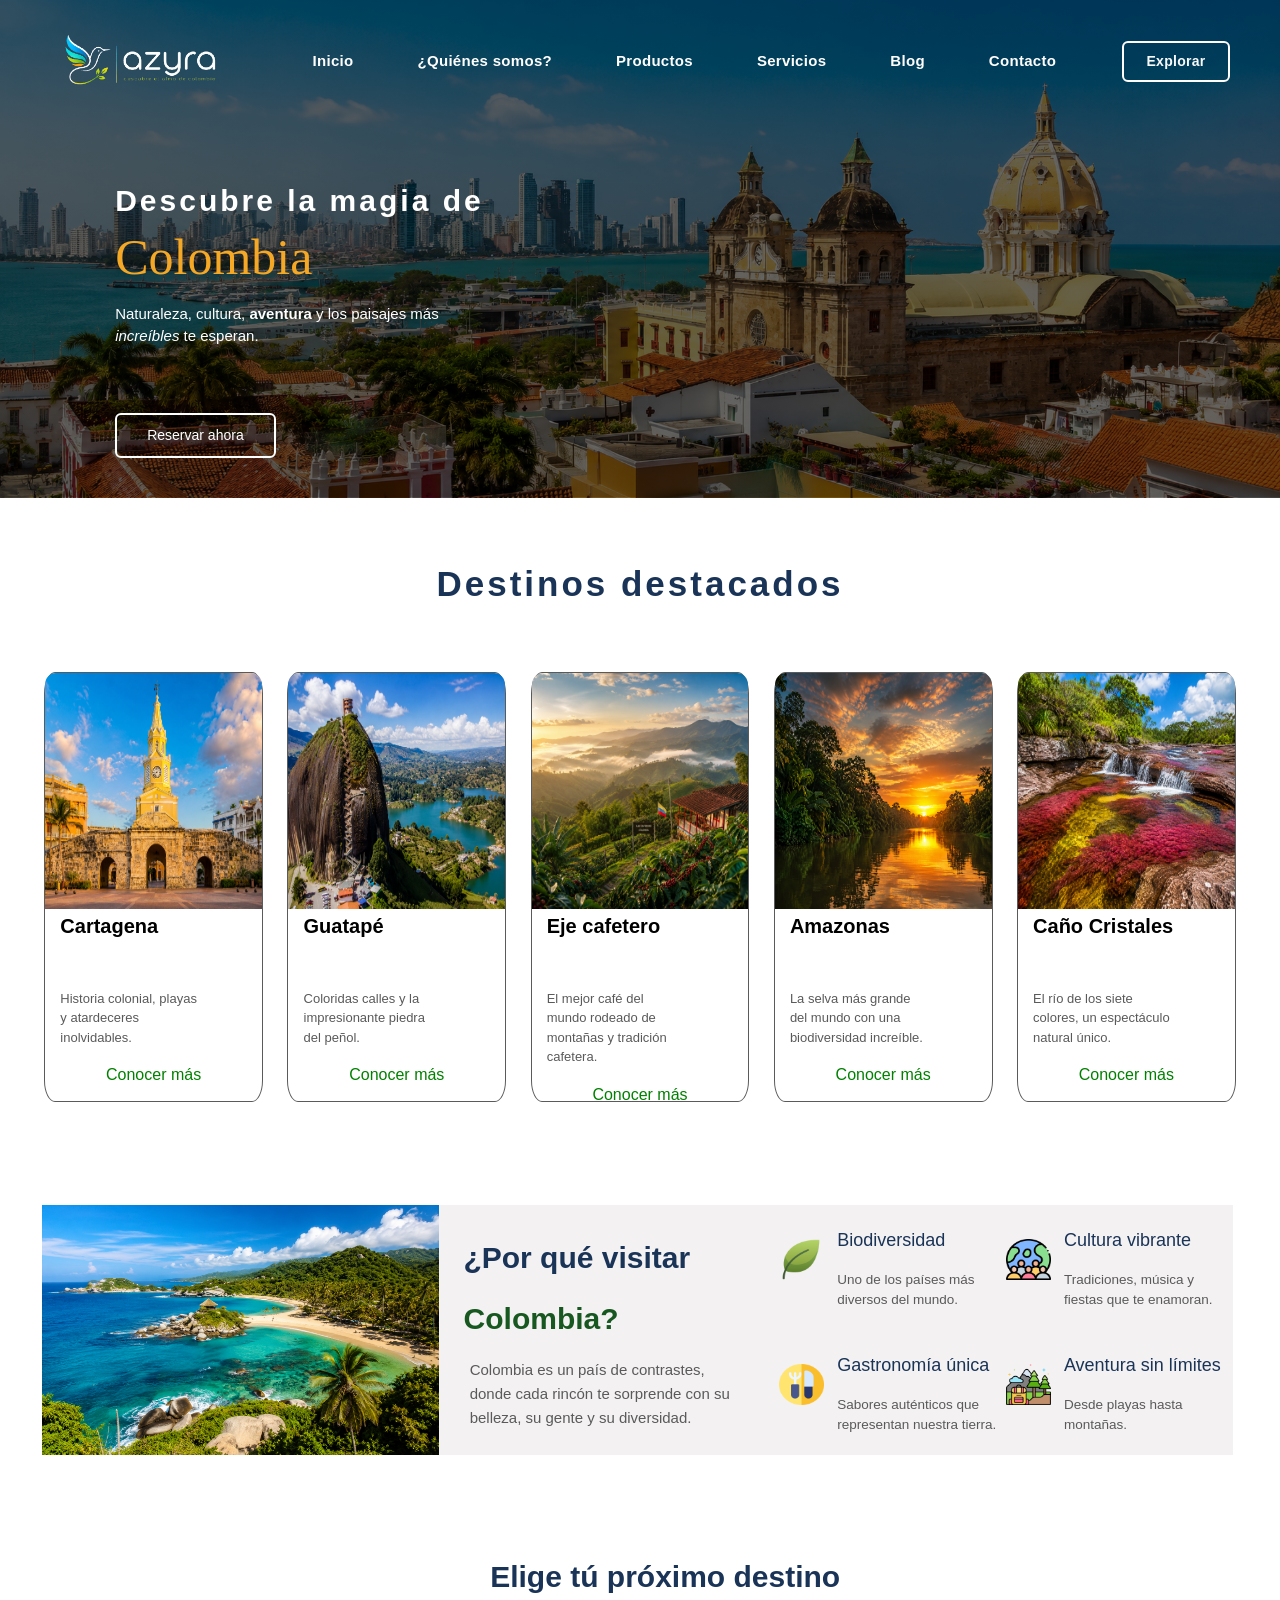
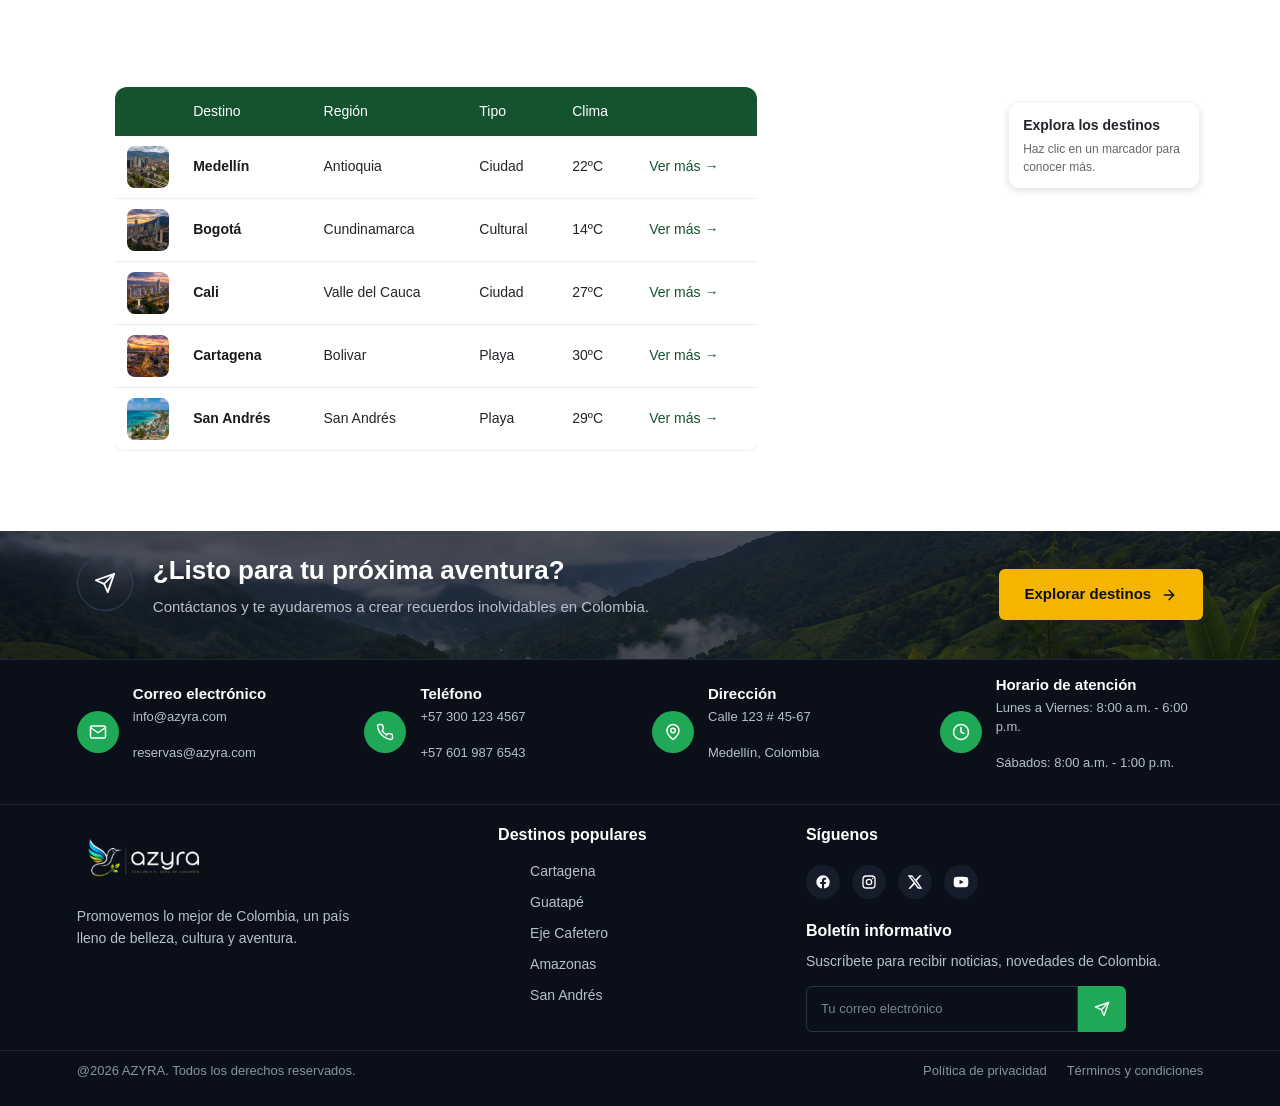
==== index.html @ 3529c14e "Primera version del sitio web" ====
<!DOCTYPE html>
<html lang="en">

<head>
    <meta charset="UTF-8">
    <meta name="viewport" content="width=device-width, initial-scale=1.0">
    <link rel="stylesheet" href="./css/estilos.css">
    <link href="https://cdn.jsdelivr.net/npm/bootstrap@5.3.8/dist/css/bootstrap.min.css" rel="stylesheet"
        integrity="sha384-sRIl4kxILFvY47J16cr9ZwB07vP4J8+LH7qKQnuqkuIAvNWLzeN8tE5YBujZqJLB" crossorigin="anonymous">
    <script src="https://cdn.jsdelivr.net/npm/bootstrap@5.3.8/dist/js/bootstrap.bundle.min.js"
        integrity="sha384-FKyoEForCGlyvwx9Hj09JcYn3nv7wiPVlz7YYwJrWVcXK/BmnVDxM+D2scQbITxI"
        crossorigin="anonymous"></script>
    <title>Document</title>
</head>

<body>
     <body>
     <section class="primera_parte">
        <header>
        <h1 style="position:absolute;width:1px;height:1px;overflow:hidden;clip:rect(0,0,0,0);white-space:nowrap;">Azyra Travel - Inicio</h1>
        <nav class="navbar navbar-expand-lg">
            <div class="container-fluid">
                <a class="navbar-brand" href="./index.html">
                    <img src="./img/nav/logo.png" alt="Logo de la página">
                </a>
                <button class="navbar-toggler" type="button" data-bs-toggle="collapse"
                    data-bs-target="#navbarNav" aria-controls="navbarNav"
                    aria-expanded="false" aria-label="Toggle navigation">
                    <span class="navbar-toggler-icon"></span>
                </button>
                <div class="collapse navbar-collapse" id="navbarNav">
                    <ul class="navbar-nav mx-auto">
                        <li class="nav-item"><a class="nav-link" href="./index.html">Inicio</a></li>
                        <li class="nav-item"><a class="nav-link" href="./quienessomos.html">¿Quiénes somos?</a></li>
                        <li class="nav-item"><a class="nav-link" href="./productos.html">Productos</a></li>
                        <li class="nav-item"><a class="nav-link" href="./servicios.html">Servicios</a></li>
                        <li class="nav-item"><a class="nav-link" href="./blog.html">Blog</a></li>
                        <li class="nav-item"><a class="nav-link" href="./contacto.html">Contacto</a></li>
                    </ul>
                    <button class="btn btn-outline-light ms-lg-3">Explorar</button>
                </div>
            </div>
        </nav>
        <section class="inicio">
            <p class="primera">Descubre la magia de </p>
            <p class="segunda">Colombia</p>
            <p class="tercera">Naturaleza, cultura, <strong>aventura</strong> y los paisajes más <br> <em>increíbles</em> te esperan.</p><br>
            <div class="botones">
                <button>Reservar ahora</button>
            </div>
        </section>
        </header>
    </section>
 
    <main>
    <section class="destinos">
        <p class="titulo">Destinos destacados</p>
        <div class="cartas">
            <div class="carta">
                <img src="./img/destinos/cartagena.png" alt="imagen de cartagena">
                <p class="subtitulo">Cartagena</p><br>
                <p class="descripcion">Historia colonial, playas y atardeceres inolvidables.</p>
                <button>
                    <p> Conocer más </p>
                </button>
            </div>
 
            <div class="carta">
                <img src="./img/destinos/peñol.png" alt="imagen de guatapé">
                <p class="subtitulo">Guatapé</p><br>
                <p class="descripcion">Coloridas calles y la impresionante piedra del peñol.</p>
                <button>
                    <p> Conocer más </p>
                </button>
            </div>
 
            <div class="carta">
                <img src="./img/destinos/cafetero.png" alt="imagen de eje cafetero">
                <p class="subtitulo">Eje cafetero</p><br>
                <p class="descripcion">El mejor café del mundo rodeado de montañas y tradición cafetera.</p>
                <button>
                    <p> Conocer más </p>
                </button>
            </div>
 
            <div class="carta">
                <img src="./img/destinos/amazonas.png" alt="imagen de amazonas">
                <p class="subtitulo">Amazonas</p><br>
                <p class="descripcion">La selva más grande del mundo con una biodiversidad increíble.</p>
                <button>
                    <p> Conocer más </p>
                </button>
            </div>
 
            <div class="carta">
                <img src="./img/destinos/caño.png" alt="imagen de caño cristales">
                <p class="subtitulo">Caño Cristales</p><br>
                <p class="descripcion">El río de los siete colores, un espectáculo natural único.</p>
                <button>
                    <p> Conocer más </p>
                </button>
            </div>
        </div>
 
    </section>
 
    <section class="visitarColombia">
        <img src="./img/visitarC/imagen.png" alt="imagen de visitar colombia">
        <div class="introduccion">
            <p class="titulo">¿Por qué visitar</p>
            <p class="titulo2">Colombia?</p>
            <p class="descripcion">Colombia es un país de contrastes, donde cada
                rincón te sorprende con su belleza, su gente y su diversidad.</p>
        </div>
        <div class="items1">
            <div class="item">
                <img src="./img/visitarC/hoja.png" alt="imagen de biodiversidad">
                <div class="texto">
                    <p class="subtitulo">Biodiversidad</p>
                    <p class="descrip">Uno de los países más diversos del mundo.</p>
                </div>
            </div>
 
            <div class="item">
                <img src="./img/visitarC/gastronomia.png" alt="imagen de gastronomia">
                <div class="texto">
                    <p class="subtitulo">Gastronomía única</p>
                    <p class="descrip">Sabores auténticos que representan nuestra tierra.</p>
                </div>
            </div>
        </div>
 
        <div class="items2">
            <div class="item">
                <img src="./img/visitarC/superpoblacion.png" alt="imagen de cultura">
                <div class="texto">
                    <p class="subtitulo">Cultura vibrante</p>
                    <p class="descrip">Tradiciones, música y fiestas que te enamoran.</p>
                </div>
            </div>
 
            <div class="item">
                <img src="./img/visitarC/aventuras.png" alt="imagen de aventura">
                <div class="texto">
                    <p class="subtitulo">Aventura sin límites</p>
                    <p class="descrip">Desde playas hasta montañas.</p>
                </div>
            </div>
        </div>
    </section>
 
 
    <section class="elegirDestino">
        <div class="arriba">
            <p class="letrauno">Elige tú próximo destino</p>
        </div>
        <div class="parte_baja">
            <div class="lado_uno">
                <div class="table-responsive">
                <table>
                    <tr>
                        <th></th>
                        <th>Destino</th>
                        <th>Región</th>
                        <th>Tipo</th>
                        <th>Clima</th>
                        <th></th>
                    </tr>
                    <tr>
                        <td><img src="./img/elegirdestino/medellin.png" alt=""></td>
                        <td>Medellín</td>
                        <td>Antioquia</td>
                        <td>Ciudad</td>
                        <td>22ºC</td>
                        <td>Ver más</td>
                    </tr>
                    <tr>
                        <td><img src="./img/elegirdestino/bogota.png" alt=""></td>
                        <td>Bogotá</td>
                        <td>Cundinamarca</td>
                        <td>Cultural</td>
                        <td>14ºC</td>
                        <td>Ver más</td>
                    </tr>
                    <tr>
                        <td><img src="./img/elegirdestino/cali.png" alt=""></td>
                        <td>Cali</td>
                        <td>Valle del Cauca</td>
                        <td>Ciudad</td>
                        <td>27ºC</td>
                        <td>Ver más</td>
                    </tr>
                    <tr>
                        <td><img src="./img/elegirdestino/cartagena.png" alt=""></td>
                        <td>Cartagena</td>
                        <td>Bolivar</td>
                        <td>Playa</td>
                        <td>30ºC</td>
                        <td>Ver más</td>
                    </tr>
                    <tr>
                        <td><img src="./img/elegirdestino/sanandres.png" alt=""></td>
                        <td>San Andrés</td>
                        <td>San Andrés</td>
                        <td>Playa</td>
                        <td>29ºC</td>
                        <td>Ver más</td>
                    </tr>
                </table>
                </div>
            </div>
            <div class="mapa">
                <iframe
                    src="https://www.google.com/maps/embed?pb=!1m14!1m12!1m3!1d9683265.925443333!2d-68.07330944896206!3d4.7888378083318415!2m3!1f0!2f0!3f0!3m2!1i1024!2i768!4f13.1!5e0!3m2!1ses-419!2sco!4v1784754993568!5m2!1ses-419!2sco"
                    width="300" height="200" style="border:0;" allowfullscreen="" loading="lazy"
                    referrerpolicy="strict-origin-when-cross-origin"></iframe>
 
                <div class="anuncio">
                    <p class="titulo"> Explora los destinos</p>
                    <p class="texto">Haz clic en un marcador para conocer más.</p>
                </div>
            </div>
        </div>
    </section>
    </main>
 
 
    <footer>
    <div class="arriba">
        <div class="parteizquierda">
            <div class="icono-avion">
                <svg viewBox="0 0 24 24" fill="none" stroke="currentColor" stroke-width="2" stroke-linecap="round" stroke-linejoin="round"><path d="M22 2 11 13"/><path d="M22 2 15 22l-4-9-9-4 20-7z"/></svg>
            </div>
            <div>
                <h2>¿Listo para tu próxima aventura?</h2>
                <p>Contáctanos y te ayudaremos a crear
                   recuerdos inolvidables en Colombia.</p>
            </div>
        </div>
        <div class="partederecho">
            <button>
                Explorar destinos
                <svg viewBox="0 0 24 24" fill="none" stroke="currentColor" stroke-width="2" stroke-linecap="round" stroke-linejoin="round"><path d="M5 12h14"/><path d="m12 5 7 7-7 7"/></svg>
            </button>
        </div>
    </div>
 
    <div class="abajo">
        <div class="aplicaciones">
            <div class="contacto-item">
                <div class="icono-circulo">
                    <svg viewBox="0 0 24 24" fill="none" stroke="currentColor" stroke-width="2" stroke-linecap="round" stroke-linejoin="round"><rect x="2" y="4" width="20" height="16" rx="2"/><path d="m22 6-10 7L2 6"/></svg>
                </div>
                <div>
                    <h4>Correo electrónico</h4>
                    <p>info@azyra.com</p>
                    <p>reservas@azyra.com</p>
                </div>
            </div>
            <div class="contacto-item">
                <div class="icono-circulo">
                    <svg viewBox="0 0 24 24" fill="none" stroke="currentColor" stroke-width="2" stroke-linecap="round" stroke-linejoin="round"><path d="M22 16.9v3a2 2 0 0 1-2.2 2 19.8 19.8 0 0 1-8.6-3.1 19.5 19.5 0 0 1-6-6A19.8 19.8 0 0 1 2.1 4.2 2 2 0 0 1 4.1 2h3a2 2 0 0 1 2 1.7c.1 1 .3 2 .6 2.9a2 2 0 0 1-.5 2.1L8 9.9a16 16 0 0 0 6 6l1.2-1.2a2 2 0 0 1 2.1-.5c.9.3 1.9.5 2.9.6a2 2 0 0 1 1.8 2.1z"/></svg>
                </div>
                <div>
                    <h4>Teléfono</h4>
                    <p>+57 300 123 4567</p>
                    <p>+57 601 987 6543</p>
                </div>
            </div>
            <div class="contacto-item">
                <div class="icono-circulo">
                    <svg viewBox="0 0 24 24" fill="none" stroke="currentColor" stroke-width="2" stroke-linecap="round" stroke-linejoin="round"><path d="M20 10c0 6-8 12-8 12s-8-6-8-12a8 8 0 0 1 16 0z"/><circle cx="12" cy="10" r="3"/></svg>
                </div>
                <div>
                    <h4>Dirección</h4>
                    <p>Calle 123 # 45-67</p>
                    <p>Medellín, Colombia</p>
                </div>
            </div>
            <div class="contacto-item">
                <div class="icono-circulo">
                    <svg viewBox="0 0 24 24" fill="none" stroke="currentColor" stroke-width="2" stroke-linecap="round" stroke-linejoin="round"><circle cx="12" cy="12" r="10"/><path d="M12 6v6l4 2"/></svg>
                </div>
                <div>
                    <h4>Horario de atención</h4>
                    <p>Lunes a Viernes: 8:00 a.m. - 6:00 p.m.</p>
                    <p>Sábados: 8:00 a.m. - 1:00 p.m.</p>
                </div>
            </div>
        </div>
 
        <div class="detalles">
            <div class="info">
                <img src="./img/nav/logo.png" alt="">
                <p>Promovemos lo mejor de Colombia, un país lleno de belleza,
                   cultura y aventura.
                </p>
            </div>
 
            <div class="destinospopulares">
                <p>Destinos populares</p>
                <ul>
                    <li>Cartagena</li>
                    <li>Guatapé</li>
                    <li>Eje Cafetero</li>
                    <li>Amazonas</li>
                    <li>San Andrés</li>
                </ul>
            </div>
 
            <div class="boletin_informativo">
                <div class="otrasaplicaciones">
                    <p>Síguenos</p>
                    <div class="redes">
                        <a href="https://www.facebook.com" target="_blank" rel="noopener" aria-label="Facebook">
                            <svg viewBox="0 0 24 24" fill="currentColor"><path d="M22 12a10 10 0 1 0-11.5 9.9v-7H7.9V12h2.6V9.8c0-2.6 1.5-4 3.9-4 1.1 0 2.3.2 2.3.2v2.5h-1.3c-1.3 0-1.7.8-1.7 1.6V12h2.9l-.5 2.9h-2.4v7A10 10 0 0 0 22 12z"/></svg>
                        </a>
                        <a href="#" aria-label="Instagram">
                            <svg viewBox="0 0 24 24" fill="none" stroke="currentColor" stroke-width="2"><rect x="3" y="3" width="18" height="18" rx="5"/><circle cx="12" cy="12" r="4"/><circle cx="17.3" cy="6.7" r="1" fill="currentColor" stroke="none"/></svg>
                        </a>
                        <a href="#" aria-label="X">
                            <svg viewBox="0 0 24 24" fill="currentColor"><path d="M18.9 2H22l-7.2 8.2L23 22h-6.6l-5.2-6.7L5.2 22H2l7.7-8.8L1 2h6.8l4.7 6.2L18.9 2zm-1.2 18h1.8L7.4 4H5.5l12.2 16z"/></svg>
                        </a>
                        <a href="#" aria-label="YouTube">
                            <svg viewBox="0 0 24 24" fill="currentColor"><path d="M23 12s0-3.6-.5-5.3c-.3-1-1.1-1.8-2.1-2.1C18.6 4 12 4 12 4s-6.6 0-8.4.6c-1 .3-1.8 1.1-2.1 2.1C1 8.4 1 12 1 12s0 3.6.5 5.3c.3 1 1.1 1.8 2.1 2.1C5.4 20 12 20 12 20s6.6 0 8.4-.6c1-.3 1.8-1.1 2.1-2.1.5-1.7.5-5.3.5-5.3zM9.8 15.5V8.5l6.4 3.5-6.4 3.5z"/></svg>
                        </a>
                    </div>
                </div>
                <div class="miniformulario">
                    <p>Boletín informativo</p>
                    <p class="descripcion">Suscríbete para recibir noticias, novedades de Colombia.</p>
                    <form>
                        <input type="email" placeholder="Tu correo electrónico">
                        <button type="submit" aria-label="Suscribirse">
                            <svg viewBox="0 0 24 24" fill="none" stroke="currentColor" stroke-width="2" stroke-linecap="round" stroke-linejoin="round"><path d="M22 2 11 13"/><path d="M22 2 15 22l-4-9-9-4 20-7z"/></svg>
                        </button>
                    </form>
                </div>
            </div>
        </div>
    </div>
 
    <div class="derechosautor">
        <p>@2026 AZYRA. Todos los derechos reservados.</p>
        <div class="enlaces-legales">
            <a href="#">Política de privacidad</a>
            <a href="#">Términos y condiciones</a>
        </div>
    </div>
    </footer>
</body>

</html>
---- css/estilos.css ----
*{
    margin: 0;
    padding: 0;
    font-family: 'Trebuchet MS', 'Segoe UI', Verdana, sans-serif;
    box-sizing: border-box;
}
.primera_parte{
    width: 100%;
    min-height: 450px;
    background-image: linear-gradient(rgba(0,0,0,0.6), rgba(0,0,0,0.6)), url("../img/inicio/fondo.png");
    background-size: cover;
    background-position: center;

.inicio{
    width: 100%;
    min-height: 350px;
    padding-top: 60px;
    padding-bottom: 40px;

    .primera{
        font-size: 30px;
        margin-left: 9%;
        letter-spacing: 3px;
        color: white;
        font-weight: bold;
        line-height: 1.2;
    }
    .segunda{
        font-size: 50px;
        margin-left: 9%;
        margin-top: -8px;
        color: #F4A825;
        font-family: 'Brush Script MT', 'Lucida Handwriting', cursive;
        line-height: 1.2;
    }
    .tercera{
        font-size: 15px;
        margin-left: 9%;
        margin-top: 15px;
        color: white;
        line-height: 1.5;
    }
    button {
        padding: 12px 30px;
        height: 45px;
        margin-top: 25px;
        margin-left: 9%;
        font-size: 14px;
        border: 2px solid white;
        color: white;
        background-color: transparent;
        border-radius: 6px;
        cursor: pointer;
        line-height: 1.2;
    }

    button:hover {
        color: black;
        font-weight: bold;
        background: linear-gradient(to bottom, #F9D976 0%, #D9A621 100%);
        border: none;
    }
}
}

/* NAVBAR DE BOOTSTRAP */

.primera_parte .navbar{
    background-color: transparent;
    padding: 0.6% 3%;
}
.primera_parte .navbar-brand img{
    width: 180px;
    height: auto;
}
.primera_parte .navbar-collapse{
    flex-grow: 1;
    align-items: center;
}
.primera_parte .navbar-nav{
    flex-grow: 1;
    justify-content: center;
    align-items: center;
    gap: 18px 48px;
}
.primera_parte .nav-link{
    color: white;
    font-weight: bold;
    font-size: 15px;
    letter-spacing: 0.3px;
    white-space: nowrap;
    transition: color 0.2s ease;
}
.primera_parte .nav-link:hover{
    color: #F4A825;
}
.primera_parte .nav-link.active{
    color: #F4A825;
    position: relative;
    padding-bottom: 6px;
}
.primera_parte .nav-link.active::after{
    content: "";
    position: absolute;
    left: 0;
    right: 0;
    bottom: -2px;
    height: 2px;
    background-color: #F4A825;
    border-radius: 2px;
}
.primera_parte .btn-outline-light{
    margin-left: auto !important;
    padding: 8px 22px;
    font-size: 14px;
    letter-spacing: 0.3px;
    flex-shrink: 0;
}
@media (max-width: 1200px) and (min-width: 992px){
    .primera_parte .navbar-nav{
        gap: 18px 28px;
    }
}
.primera_parte .navbar-toggler{
    border-color: white;
}
.primera_parte .navbar-toggler-icon{
    filter: invert(1);
}
.primera_parte .btn-outline-light{
    border: 2px solid white;
    border-radius: 6px;
    font-weight: bold;
}
.primera_parte .btn-outline-light:hover{
    color: black;
    background: linear-gradient(to bottom, #F9D976 0%, #D9A621 100%);
    border: none;
}
@media (max-width: 991px){
    .primera_parte .navbar-collapse{
        background-color: rgba(0,0,0,0.85);
        margin-top: 10px;
        border-radius: 8px;
        padding: 10px;
    }
    .primera_parte .navbar-nav{
        text-align: center;
    }
    .primera_parte .btn-outline-light{
        margin: 15px auto 5px !important;
        display: block;
    }
}

/* PARTE RESPONSIVA PRIMERA PARTE */

@media (max-width: 768px){
    .primera_parte{
        height: auto;
        padding-bottom: 30px;
    }
    .inicio{
        height: auto;
        padding: 30px 0;
        text-align: left;
    }
    .inicio .primera,
    .inicio .segunda,
    .inicio .tercera{
        margin-left: 5%;
        padding-right: 5%;
    }
    .inicio button{
        margin-left: 5%;
        width: auto;
        padding: 14px 30px;
        font-size: 13px;
        white-space: nowrap;
    }
}

@media (max-width: 480px){
    .primera_parte{
       min-height:100vh;
    }
    .inicio .segunda{
        font-size: 38px;
    }
    .inicio .tercera{
        font-size: 13px;
    }
    .inicio button{
        width: auto;
        padding: 12px 28px;
        font-size: 14px;
    }
}


.destinos{
    width: 95%;
    height: auto;
    align-items: center;
    margin-left: 2.5%;

    .titulo{
        font-size: 35px;
        margin-top: 5%;
        letter-spacing: 3px;
        color: #1a3458;
        font-weight: bold;
        text-align: center;
    }

    .cartas{
        display: flex;
        justify-content: space-around;
        width: 100%;
        height: auto;
        margin-top: 5%;
    }

    .carta{
        width: 18%;
        height: auto;
        border: 1px solid;
        border-radius: 5%;
        color: rgb(90, 90, 90);

    }

    img{
        width: 100%;
        height: 55%;
        border-top-left-radius: 5%;
        border-top-right-radius: 5%;
    }
    .subtitulo{
        font-size: 20px;
        margin-top: 1%;
        font-weight: bold;
        color: black;
        margin-left: 7%;
    }
    .descripcion{
        font-size: 13px;
        font-weight: 400;
        line-height: 1.5;
        color: rgb(90, 90, 90);
        margin-top: 8px;
        margin-left: 7%;
        margin-right: 30%;
    }
    button{
        width: auto;
        height: auto;
        background-color: transparent;
        border:none;
        padding: 0 20px;
        margin: 7% auto 20px auto;
        display: block;
        cursor: pointer;
        white-space: nowrap;

        p{
            color: green;
            text-align: center;
        }
    }
    button:hover{
        p{
            color: rgb(23, 78, 32);
            font-weight: bold;
        }
    }
}

/* PARTE RESPONSIVA DESTINOS */

@media (max-width: 992px){
    .destinos .cartas{
        flex-wrap: wrap;
        row-gap: 30px;
    }
    .destinos .carta{
        width: 30%;
    }
}

@media (max-width: 768px){
    .destinos .titulo{
        font-size: 28px;
    }
    .destinos .cartas{
        flex-wrap: wrap;
        row-gap: 25px;
    }
    .destinos .carta{
        width: 45%;
    }
    .destinos .descripcion{
        margin-right: 10%;
    }
}

@media (max-width: 480px){
    .destinos .titulo{
        font-size: 24px;
        margin-top: 10%;
    }
    .destinos .cartas{
        flex-direction: column;
        align-items: center;
    }
    .destinos .carta{
        width: 90%;
    }
    .destinos .descripcion{
        margin-right: 8%;
    }
}

.visitarColombia{
    width: 93%;
    height: auto;
    margin-left: 3.3%;
    display: flex;
    margin-top: 8%;
    background-color: rgb(243, 241, 241);

    img{
        width: 35%;
        height: 250px;
    }

    .introduccion{
        width: 30%;
        height: auto;
    

        .titulo{
            font-size: 30px;
            margin-top: 9%;
            color: #1a3458;
            font-weight: bold;
            text-align: center;
            margin-right: 19%;

        }
        .titulo2{
            font-size: 30px;
            color: #175820;
            font-weight: bold;
            text-align: center;
            margin-right: 40%;
            margin-top: 2.3px;
        }
        .descripcion{
            font-size: 15px;
            color: rgb(90, 90, 90);
            margin-left: 9%;
            margin-top: 5%;
            margin-right: 9%;
            line-height: 1.6;
        }
    }

    .items1, .items2{
        width: 20%;
        height: auto;
        

        .item{
            width: 100%;
            height: 50%;
            display: flex;

            img{
                width: 20%;
                height: 33%;
                margin-top: 15%;
            }

            .texto{
                width: 80%;
                height: auto;

               .subtitulo{
                font-size: 18px;
                color: #1a3458;
                margin-top: 12%;
                margin-left: 7%;
               } 
               .descrip{
                font-size: 13.5px;
                color: rgb(90, 90, 90);
                margin-top: 3%;
                margin-left: 7%;
                margin-right: 5%;
                line-height: 1.5;
               }

            }
        }
    }
}

/* PARTE RESPONSIVA VISITAR COLOMBIA */

@media (max-width: 1024px) {
    .visitarColombia{
        flex-wrap: wrap;

        img{
            width: 75%;
            height: 250px;
            margin: 0 auto;
            display: block;
            border-radius: 12px;
        }

        .introduccion{
            width: 100%;

            .titulo, .titulo2{
                margin-right: 0;
            }
        }

        .items1, .items2{
            width: 50%;
        }
    }
}

@media (max-width: 600px) {
    .visitarColombia{
        margin-left: 0;
        width: 100%;

        img{
            width: 70%;
            height: 180px;
            margin: 0 auto;
            display: block;
            border-radius: 12px;
        }

        .introduccion{
            .titulo, .titulo2{
                font-size: 24px;
            }

            .descripcion{
                margin-left: 5%;
                margin-right: 5%;
            }
        }

        .items1, .items2{
            width: 100%;
        }

        .item{
            width: 100%;
            box-sizing: border-box;
            padding-right: 5%;

            img{
                width: 3%;
                height: 3%;
                margin-top: 5% ;
            }

            .texto{
                width: 80%;
                box-sizing: border-box;
            }
        }
    }
}

.elegirDestino{
    width: 95%;
    max-width: 1100px;
    height: auto;
    margin-left: 9%;
     margin-bottom: 80px;

    .arriba{
        width: 100%;
        height: auto;

        .letrauno{
           font-size: 30px;
           font-weight: bold;
           color: #1a3458;
           text-align: center;
           margin-bottom: 8%;
           margin-top: 9%;
        }
    }

    .parte_baja{
        width: 100%;
        height: auto;
        display: flex;
        flex-wrap: wrap;
        gap: 16px;
        align-items: stretch;

        .lado_uno{
            flex: 1 1 550px;
            overflow-x: auto;

            table{
                width: 100%;
                border-collapse: collapse;
                border-radius: 12px;
                overflow: hidden;
                box-shadow: 0 1px 4px rgba(0,0,0,0.1);

                tr:first-child th{
                    background-color: #14532d;
                    color: white;
                    font-weight: 500;
                    font-size: 14px;
                    padding: 14px 12px;
                    text-align: left;
                }

                tr:not(:first-child) td{
                    background-color: white;
                    font-weight: normal;
                    font-size: 14px;
                    text-align: left;
                    padding: 10px 12px;
                    border-bottom: 1px solid #eee;
                }

                tr:not(:first-child):hover td{
                    background-color: #f7faf7;
                }

                tr th:first-child,
                tr td:first-child{
                    width: 50px;
                }

                tr:not(:first-child) td:first-child img{
                    width: 42px;
                    height: 42px;
                    object-fit: cover;
                    border-radius: 8px;
                    display: block;
                }

                tr:not(:first-child) td:nth-child(2){
                    font-weight: 600;
                    color: #1a1a1a;
                }

                tr:not(:first-child) td:last-child{
                    color: #14532d;
                    font-weight: 500;
                    cursor: pointer;
                }
                tr:not(:first-child) td:last-child::after{
                    content: " →";
                }
            }
        }

        .mapa{
            flex: 1 1 350px;
            position: relative;
            border-radius: 12px;
            overflow: hidden;

            iframe{
                width: 100%;
                height: 100%;
                min-height: 260px;
                border-radius: 12px;
                display: block;
            }

            .anuncio{
                position: absolute;
                top: 16px;
                right: 16px;
                background: white;
                border-radius: 10px;
                padding: 12px 14px;
                box-shadow: 0 2px 8px rgba(0,0,0,0.15);
                max-width: 190px;

                .titulo{
                    font-weight: bold;
                    font-size: 14px;
                    margin: 0 0 4px 0;
                }
                .texto{
                    font-size: 12px;
                    color: #666;
                    margin: 0;
                }
            }
        }
    }
}

@media (max-width: 768px){
    .elegirDestino{
        width: 92%;
        margin: 20px auto;
    }

    .elegirDestino .letra_uno{
        font-size: 22px;
    }

    .elegirDestino .parte_baja{
        flex-direction: column;
    }

    .elegirDestino .parte_baja .lado_uno,
    .elegirDestino .parte_baja .mapa{
        flex: 1 1 100%;
    }

    .elegirDestino .parte_baja .mapa iframe{
        min-height: 220px;
    }
}

footer {
    background-color: #0b0f19;
    color: #ffffff;
    width: 100%;
    margin-top: 0;


    .arriba {
        display: flex;
        justify-content: space-between;
        align-items: center;
        flex-wrap: wrap;
        gap: 20px;
        padding: 24px 6%;
        border-bottom: 1px solid #1e2433;
        background-image: url(../img/footer/fondo.png);
        background-size: cover;
        background-position: center;
        background-repeat: no-repeat;
        position: relative;

        &::before {
            content: "";
            position: absolute;
            inset: 0;
            background-color: rgba(11, 15, 25, 0.55);
        }

        > * {
            position: relative;
            z-index: 1;
        }

        .parteizquierda {
            display: flex;
            align-items: flex-start;
            gap: 20px;
            max-width: 650px;

            .icono-avion {
                flex-shrink: 0;
                width: 56px;
                height: 56px;
                border: 1px solid #3a4358;
                border-radius: 50%;
                display: flex;
                align-items: center;
                justify-content: center;
                font-size: 20px;
                color: #ffffff;

                svg {
                    width: 22px;
                    height: 22px;
                }
            }

            h2 {
                font-size: 26px;
                font-weight: 700;
                margin-bottom: 10px;
            }

            p {
                font-size: 15px;
                color: #b8bfcc;
                line-height: 1.5;
            }
        }

        .partederecho {
            button {
                background-color: #f5b400;
                color: #0b0f19;
                border: none;
                padding: 14px 26px;
                border-radius: 6px;
                font-size: 15px;
                font-weight: 600;
                cursor: pointer;
                display: flex;
                align-items: center;
                gap: 10px;
                transition: background-color 0.2s ease;

                svg {
                    width: 16px;
                    height: 16px;
                }

                &:hover {
                    background-color: #dba300;
                }
            }
        }
    }

    .abajo {
        .aplicaciones {
            display: flex;
            justify-content: space-between;
            flex-wrap: wrap;
            gap: 24px;
            padding: 16px 6%;
            border-bottom: 1px solid #1e2433;

            .contacto-item {
                display: flex;
                align-items: center;
                gap: 14px;
                flex: 1;
                min-width: 220px;

                .icono-circulo {
                    flex-shrink: 0;
                    width: 42px;
                    height: 42px;
                    border-radius: 50%;
                    background-color: #1fa855;
                    display: flex;
                    align-items: center;
                    justify-content: center;
                    font-size: 16px;
                    color: #ffffff;

                    svg {
                        width: 18px;
                        height: 18px;
                    }
                }

                h4 {
                    font-size: 15px;
                    font-weight: 600;
                    margin-bottom: 4px;
                }

                p {
                    font-size: 13px;
                    color: #b8bfcc;
                    line-height: 1.5;
                }
            }
        }

        .detalles {
            display: flex;
            justify-content: space-between;
            flex-wrap: wrap;
            gap: 24px;
            padding: 18px 6%;

            .info {
                flex: 1.4;
                min-width: 220px;

                img {
                    height: 72px;
                    margin-bottom: 10px;
                }

                p {
                    font-size: 14px;
                    color: #b8bfcc;
                    line-height: 1.6;
                    max-width: 300px;
                }
            }

            .destinospopulares {
                flex: 1;
                min-width: 160px;

                > p {
                    font-size: 16px;
                    font-weight: 600;
                    margin-bottom: 14px;
                }

                ul {
                    list-style: none;

                    li {
                        font-size: 14px;
                        color: #b8bfcc;
                        margin-bottom: 10px;
                        cursor: pointer;

                        &:hover {
                            color: #ffffff;
                        }
                    }
                }
            }

            .boletin_informativo {
                flex: 1.4;
                min-width: 260px;

                .otrasaplicaciones {
                    > p {
                        font-size: 16px;
                        font-weight: 600;
                        margin-bottom: 18px;
                    }

                    .redes {
                        display: flex;
                        gap: 12px;
                        margin-bottom: 20px;

                        a {
                            width: 34px;
                            height: 34px;
                            border-radius: 50%;
                            background-color: #161c29;
                            display: flex;
                            align-items: center;
                            justify-content: center;
                            color: #ffffff;
                            font-size: 14px;
                            text-decoration: none;
                            transition: background-color 0.2s ease;

                            svg {
                                width: 16px;
                                height: 16px;
                            }

                            &:hover {
                                background-color: #1fa855;
                            }
                        }
                    }
                }

                .miniformulario {
                    p:first-child {
                        font-size: 16px;
                        font-weight: 600;
                        margin-bottom: 8px;
                    }

                    p.descripcion {
                        font-size: 14px;
                        color: #b8bfcc;
                        margin-bottom: 14px;
                    }

                    form {
                        display: flex;
                        max-width: 320px;

                        input {
                            flex: 1;
                            padding: 12px 14px;
                            border: 1px solid #2a3245;
                            background-color: #0b0f19;
                            color: #ffffff;
                            border-radius: 6px 0 0 6px;
                            font-size: 13px;
                            outline: none;

                            &::placeholder {
                                color: #7a8296;
                            }
                        }

                        button {
                            background-color: #1fa855;
                            border: none;
                            color: #ffffff;
                            padding: 0 16px;
                            border-radius: 0 6px 6px 0;
                            cursor: pointer;
                            font-size: 15px;
                            transition: background-color 0.2s ease;
                            display: flex;
                            align-items: center;

                            svg {
                                width: 16px;
                                height: 16px;
                            }

                            &:hover {
                                background-color: #17903f;
                            }
                        }
                    }
                }
            }
        }
    }

    .derechosautor {
        border-top: 1px solid #1e2433;
        padding: 10px 6%;
        display: flex;
        justify-content: space-between;
        flex-wrap: wrap;
        gap: 10px;

        p {
            font-size: 13px;
            color: #8a91a2;
        }

        .enlaces-legales {
            display: flex;
            gap: 20px;

            a {
                font-size: 13px;
                color: #8a91a2;
                text-decoration: none;

                &:hover {
                    color: #ffffff;
                }
            }
        }
    }
}

@media (max-width: 900px) {
    footer {
        .abajo {
            .aplicaciones {
                flex-direction: column;
            }

            .detalles {
                flex-direction: column;
            }
        }
    }
}

@media (max-width: 600px) {
    footer {
        .arriba {
            flex-direction: column;
            align-items: flex-start;

            .partederecho button {
                width: 100%;
                justify-content: center;
            }
        }

        .derechosautor {
            flex-direction: column;
            text-align: center;

            .enlaces-legales {
                justify-content: center;
            }
        }
    }
}




/**PARTE CON BOOTSTRAP**/

/**CONTACTO**/


body {
  background-color: #f4f6f8;
  font-family: 'Segoe UI', Arial, sans-serif;
}

.contacto {
  &.seccion-contacto {
    padding: 90px 0 70px;
  }

  & .titulo-seccion {
    font-weight: 700;
    font-size: 22px;
    position: relative;
    padding-bottom: 12px;
    margin-bottom: 24px;

    &::after {
      content: "";
      position: absolute;
      left: 0;
      bottom: 0;
      width: 40px;
      height: 3px;
      background-color: #1fa855;
    }
  }

  & .form-label span {
    color: #dc3545;
  }

  & .form-control,
  & .form-select {
    padding: 10px 14px;
    border-radius: 8px;
    border: 1px solid #dcdfe4;

    &:focus {
      border-color: #1fa855;
      box-shadow: 0 0 0 0.2rem rgba(31, 168, 85, 0.15);
    }
  }

  & .btn-enviar {
    background-color: #1fa855;
    color: #ffffff;
    border-radius: 8px;
    padding: 10px 22px;
    font-weight: 600;

    &:hover {
      background-color: #17903f;
      color: #ffffff;
    }
  }

  & .nota-privacidad {
    font-size: 13px;
    color: #6c757d;
  }

  & .mapa-wrapper iframe {
    width: 100%;
    height: 260px;
    border: 0;
    border-radius: 10px;
  }

  & .direccion-mapa {
    font-size: 14px;
    color: #495057;
  }
}
   

/** QUIENES SOMOS**/

.quienessomos {
  font-family: 'Segoe UI', Arial, sans-serif;
  color: #2b2b2b;
  margin-bottom: 70px;

  & .icono-svg {
    width: 24px;
    height: 24px;
  }

  & .icono-svg-sm {
    width: 16px;
    height: 16px;
  }

  & .eyebrow {
    color: #1f6f3d;
    font-weight: 700;
    font-size: 0.8rem;
    letter-spacing: 1px;
  }

  & .section-historia {
    & .historia-img {
      max-height: 380px;
      object-fit: cover;
    }
  }

  & .section-valores {
    background-color: #f7f5f0;

    & .icono-circulo {
      width: 64px;
      height: 64px;
      border-radius: 50%;
      display: flex;
      align-items: center;
      justify-content: center;
      font-size: 1.5rem;
      color: #fff;

      &.icono-verde {
        background-color: #1f6f3d;
      }

      &.icono-amarillo {
        background-color: #e0a913;
      }

      &.icono-negro {
        background-color: #1a1a1a;
      }
    }
  }

  & .section-video {
    & .video-wrapper {
      & video {
        display: block;
        width: 100%;
        aspect-ratio: 16 / 9;
        object-fit: cover;
        background-color: #000;
      }
    }

    & .btn-success {
      background-color: #1f6f3d;
      border-color: #1f6f3d;

      &:hover {
        background-color: #185c31;
        border-color: #185c31;
      }
    }
  }

  & .section-stats {
    border-top: 1px solid #eee;
  }
}


/** SERVICIOS**/

.servicios {
  background-color: #fff;
  padding-top: 40px;
  margin-bottom: 70px;

  & .servicio-card {
    background-color: #fafafa;
    border: 1px solid #ececec;
    border-radius: 12px;

    & .servicio-icono {
      width: 56px;
      height: 56px;
      border-radius: 10px;
      background-color: #fff;
      display: flex;
      align-items: center;
      justify-content: center;
    }

    & h5 {
      color: #1a1a1a;
    }

    & p {
      font-size: 0.9rem;
    }
  }
}


/** BLOG **/

.blog-articulos {
  background-color: #f4f6f8;
  padding-top: 30px;
  padding-bottom: 20px;

  & .titulo-blog {
    font-size: 1.6rem;
    color: #1a1a1a;
    margin-bottom: 24px;
  }

  & .icono-svg-sm {
    width: 14px;
    height: 14px;
  }

  & .articulo-card {
    background-color: #fff;
    border-radius: 12px;
    overflow: hidden;
    border: 1px solid #ececec;
    display: flex;
    flex-direction: column;

    & .articulo-img-wrapper {
      position: relative;

      & img {
        display: block;
        height: 160px;
        object-fit: cover;
      }

      & .badge-categoria {
        position: absolute;
        top: 12px;
        left: 12px;
        font-size: 0.7rem;
        font-weight: 600;
        padding: 4px 10px;
        border-radius: 6px;
        color: #fff;

        &.badge-destinos {
          background-color: #1f6f3d;
        }

        &.badge-gastronomia {
          background-color: #e0a913;
        }

        &.badge-naturaleza {
          background-color: #3f9142;
        }

        &.badge-consejos {
          background-color: #c0392b;
        }
      }
    }

    & .articulo-body {
      flex-grow: 1;
      display: flex;
      flex-direction: column;

      & h5 {
        font-size: 1rem;
        color: #1a1a1a;
      }

      & .articulo-footer {
        margin-top: auto;
        font-size: 0.8rem;

        & .fecha-articulo {
          color: #6c757d;
          display: flex;
          align-items: center;
        }

        & .link-leer-mas {
          color: #1f6f3d;
          font-weight: 600;
          text-decoration: none;

          &:hover {
            text-decoration: underline;
          }
        }
      }
    }
  }

  & .btn-ver-mas {
    background-color: #1f6f3d;
    color: #fff;
    font-weight: 600;
    border: none;

    &:hover {
      background-color: #185c31;
      color: #fff;
    }
  }

  & .mt-5 {
    margin-top: 24px ;
  }
}

/** PRODUCTOS **/

.top-bar {
  height: 4px;
  width: 60px;
  background-color: var(--verde-principal);
  margin: 24px auto 0;
  border-radius: 4px;
}
 
#productos {
  max-width: 1200px;
 
  & .producto-card {
    background-color: #ffffff;
    border-radius: 10px;
    overflow: hidden;
    box-shadow: 0 2px 10px rgba(0, 0, 0, 0.06);
    transition: transform 0.2s ease, box-shadow 0.2s ease;
 
    &:hover {
      transform: translateY(-4px);
      box-shadow: 0 10px 20px rgba(0, 0, 0, 0.10);
    }
  }
 
  & .producto-img {
    height: 170px;
    object-fit: cover;
  }
 
  & .badge-tag {
    position: absolute;
    top: 12px;
    left: 12px;
    padding: 5px 12px;
    font-size: 0.72rem;
    font-weight: 600;
    border-radius: 6px;
    color: #ffffff;
    letter-spacing: 0.2px;
  }
 
  & .badge-popular {
    background-color: var(--verde-oscuro);
  }
 
  & .badge-recomendado {
    background-color: var(--naranja-recomendado);
  }
 
  & .producto-titulo {
    font-size: 1.05rem;
    font-weight: 700;
    color: var(--gris-oscuro);
    margin-bottom: 4px;
  }
 
  & .producto-destino {
    font-size: 0.85rem;
    color: var(--gris-texto);
    margin-bottom: 10px;
  }
 
  & .producto-info {
    font-size: 0.85rem;
    color: var(--gris-oscuro);
    margin-bottom: 12px;
 
    & li {
      display: flex;
      align-items: center;
      gap: 8px;
      margin-bottom: 6px;
    }
 
    & i {
      color: var(--verde-principal);
    }
  }
 
  & .producto-precio {
    margin-bottom: 4px;
  }
 
  & .precio-desde {
    display: block;
    font-size: 0.75rem;
    color: var(--gris-texto);
  }
 
  & .precio-valor {
    font-size: 1.05rem;
    font-weight: 700;
    color: var(--gris-oscuro);
  }
 
  & .btn-producto {
    background-color: var(--verde-principal);
    color: #ffffff;
    font-weight: 600;
    font-size: 0.9rem;
    border: none;
    border-radius: 6px;
    padding: 10px 0;
    width: 100%;
    transition: background-color 0.2s ease;
 
    &:hover {
      background-color: var(--verde-oscuro);
      color: #ffffff;
    }
  }
}
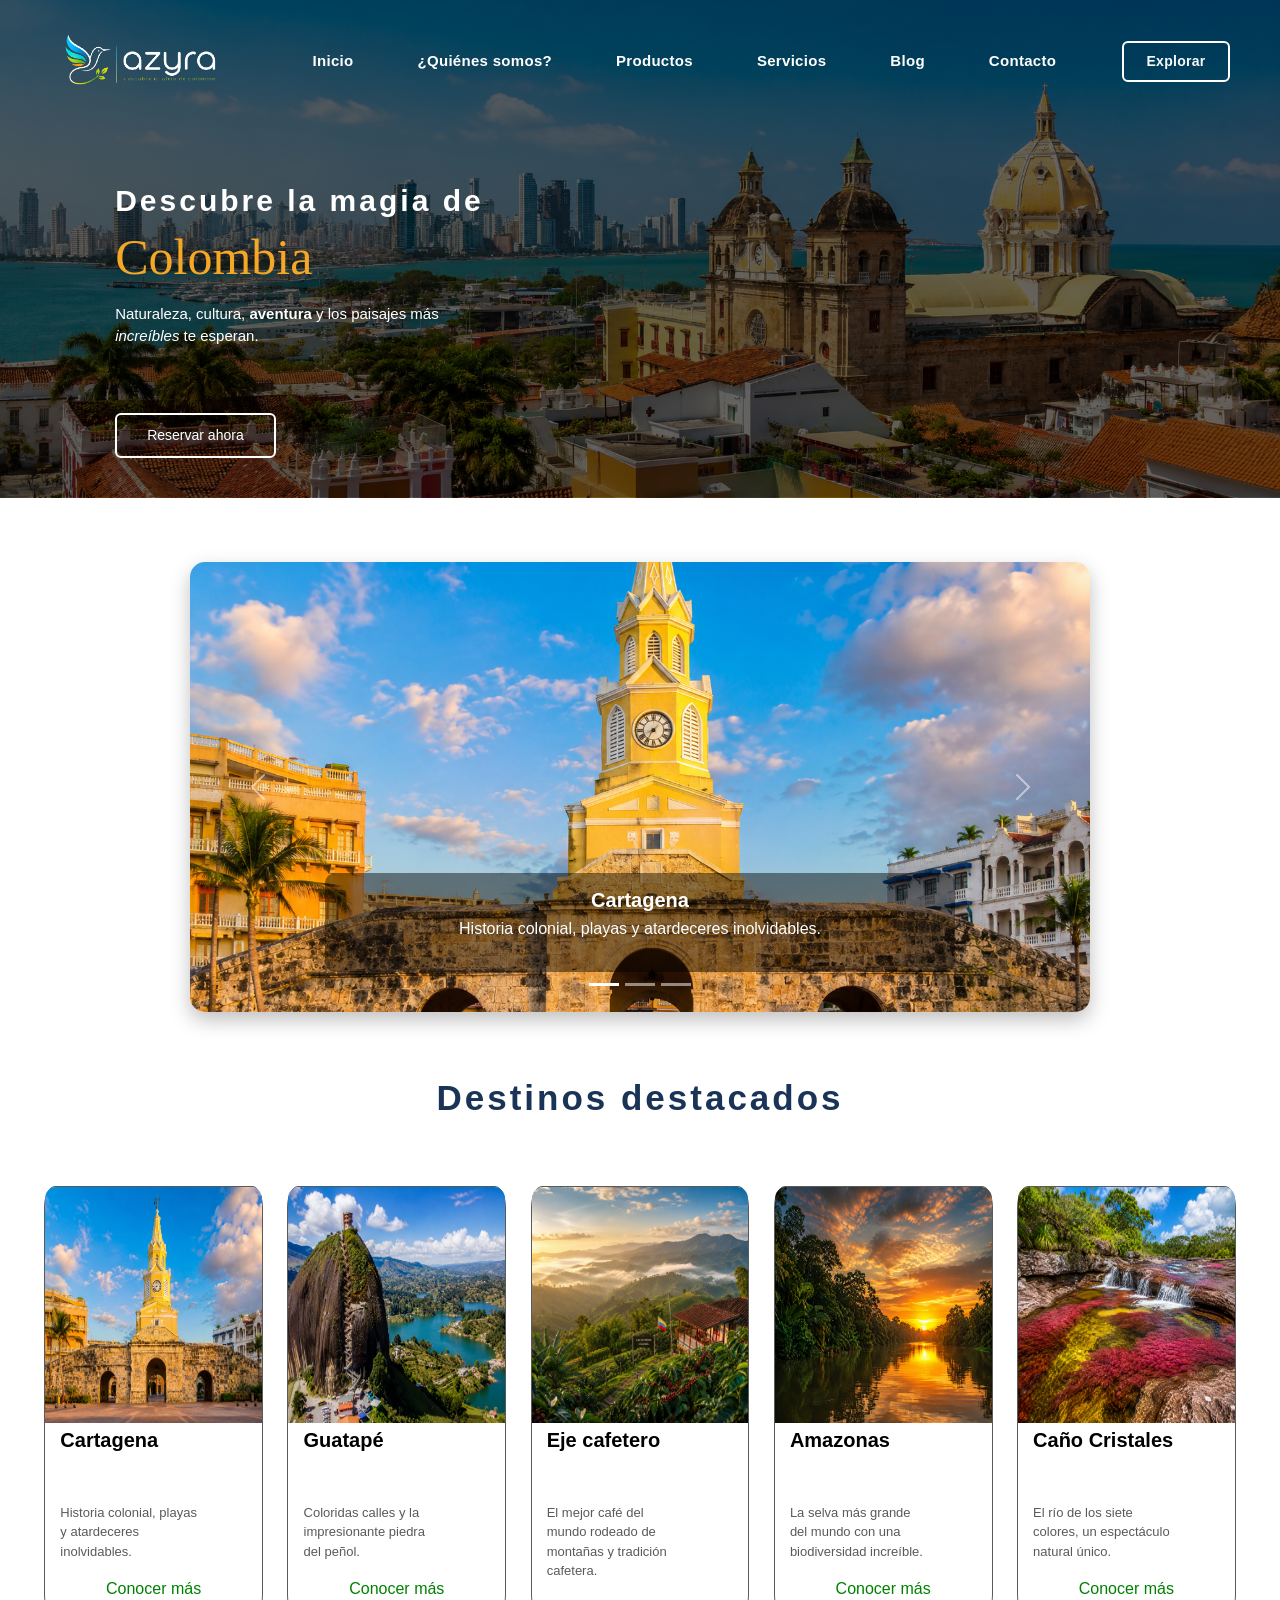
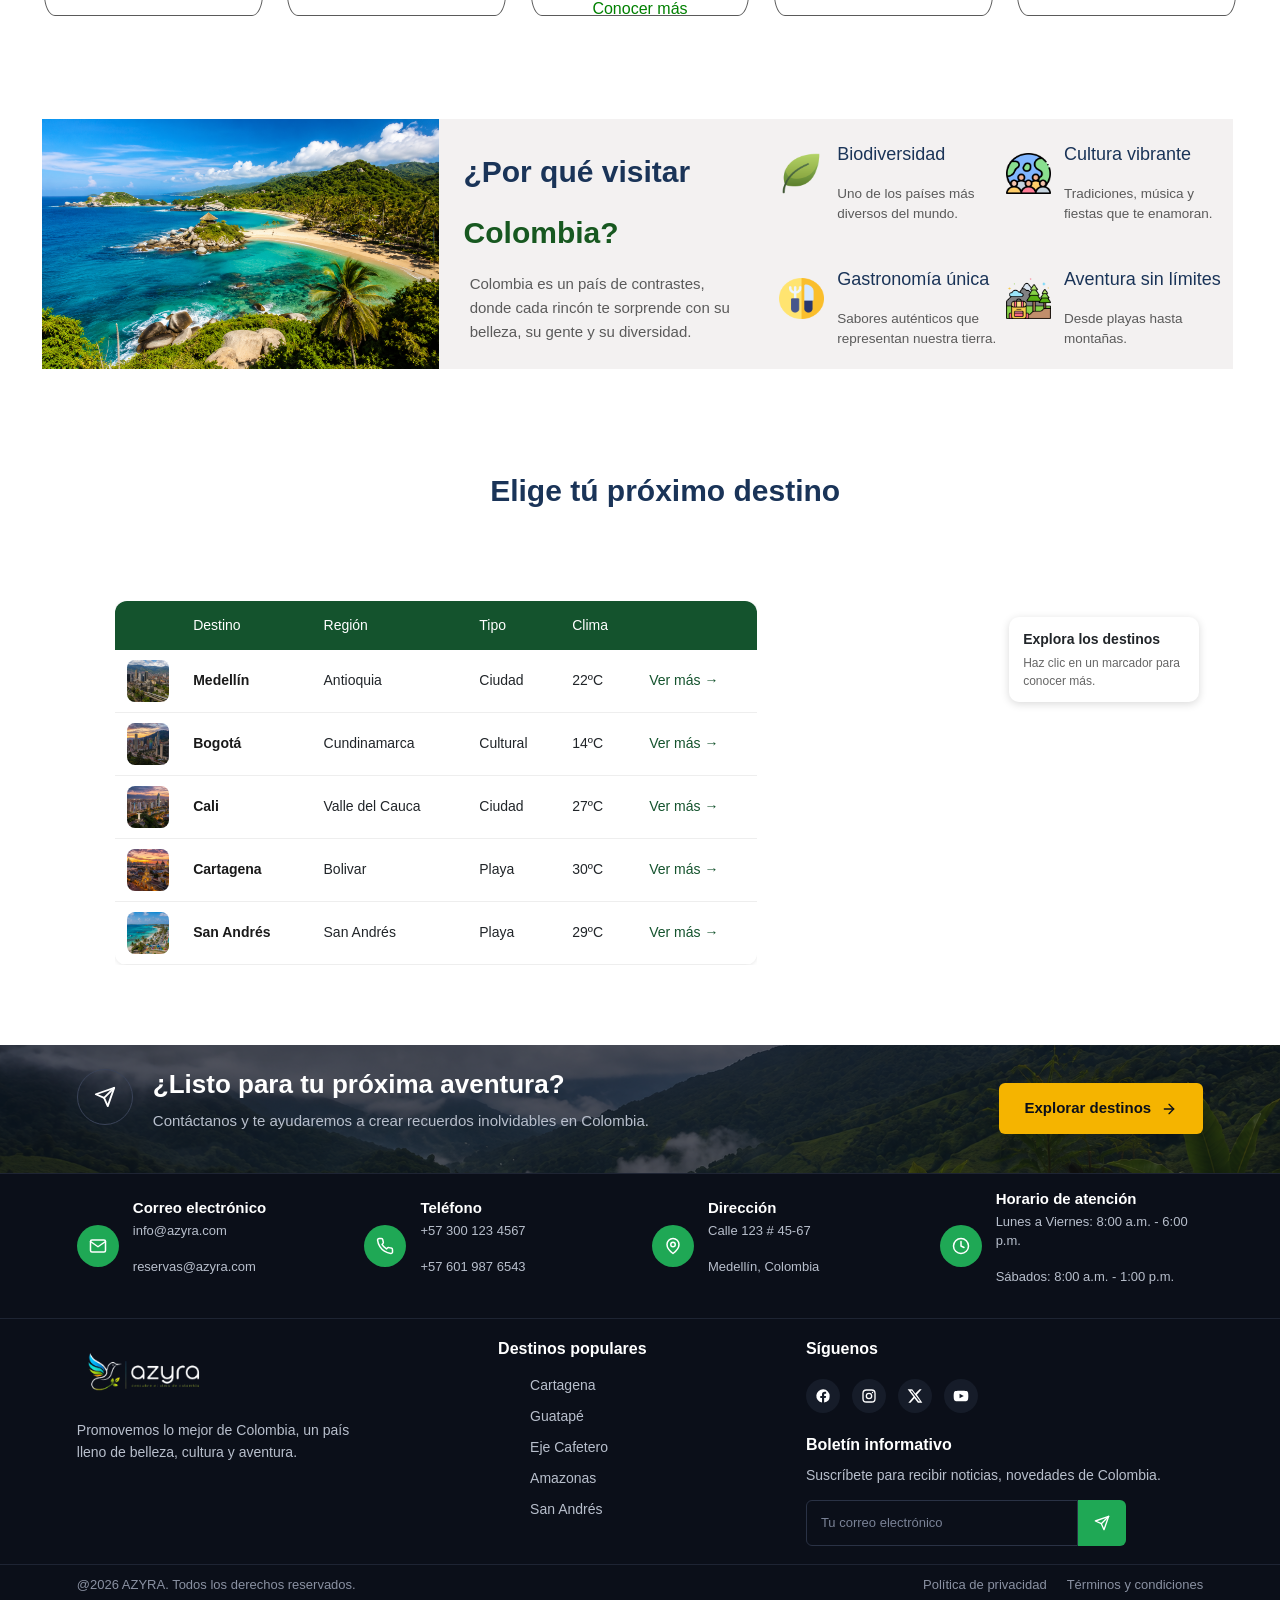
==== commit 3203f07f: "Agregar carrusel de destinos en index y personalizar tamaño y estilo" ====
--- a/index.html
+++ b/index.html
@@ -53,6 +53,46 @@
     </section>
  
     <main>
+
+    <div id="carruselDestinos" class="carousel slide mb-5" data-bs-ride="carousel">
+    <div class="carousel-indicators">
+        <button type="button" data-bs-target="#carruselDestinos" data-bs-slide-to="0" class="active" aria-current="true" aria-label="Slide 1"></button>
+        <button type="button" data-bs-target="#carruselDestinos" data-bs-slide-to="1" aria-label="Slide 2"></button>
+        <button type="button" data-bs-target="#carruselDestinos" data-bs-slide-to="2" aria-label="Slide 3"></button>
+    </div>
+    <div class="carousel-inner">
+        <div class="carousel-item active">
+            <img src="./img/destinos/cartagena.png" class="d-block w-100" alt="Cartagena">
+            <div class="carousel-caption d-none d-md-block">
+                <h5>Cartagena</h5>
+                <p>Historia colonial, playas y atardeceres inolvidables.</p>
+            </div>
+        </div>
+        <div class="carousel-item">
+            <img src="./img/destinos/cafetero.png" class="d-block w-100" alt="Eje cafetero">
+            <div class="carousel-caption d-none d-md-block">
+                <h5>Eje Cafetero</h5>
+                <p>El mejor café del mundo rodeado de montañas.</p>
+            </div>
+        </div>
+        <div class="carousel-item">
+            <img src="./img/destinos/amazonas.png" class="d-block w-100" alt="Amazonas">
+            <div class="carousel-caption d-none d-md-block">
+                <h5>Amazonas</h5>
+                <p>La selva más grande del mundo con una biodiversidad increíble.</p>
+            </div>
+        </div>
+    </div>
+    <button class="carousel-control-prev" type="button" data-bs-target="#carruselDestinos" data-bs-slide="prev">
+        <span class="carousel-control-prev-icon" aria-hidden="true"></span>
+        <span class="visually-hidden">Anterior</span>
+    </button>
+    <button class="carousel-control-next" type="button" data-bs-target="#carruselDestinos" data-bs-slide="next">
+        <span class="carousel-control-next-icon" aria-hidden="true"></span>
+        <span class="visually-hidden">Siguiente</span>
+    </button>
+    </div>
+    
     <section class="destinos">
         <p class="titulo">Destinos destacados</p>
         <div class="cartas">
--- a/css/estilos.css
+++ b/css/estilos.css
@@ -197,6 +197,32 @@
     }
 }
 
+
+#carruselDestinos {
+  max-width: 900px;
+  margin: 0 auto 3rem;
+  border-radius: 15px;
+  overflow: hidden;
+  box-shadow: 0 8px 20px rgba(0, 0, 0, 0.25);
+  margin-top: 5%;
+
+  .carousel-item img {
+    height: 450px;
+    object-fit: cover;
+  }
+
+  .carousel-caption {
+    background: rgba(0, 0, 0, 0.45);
+    border-radius: 10px;
+    padding: 15px 20px;
+    bottom: 40px;
+
+    h5 {
+      font-weight: 700;
+      margin-bottom: 5px;
+    }
+  }
+}
 
 .destinos{
     width: 95%;
